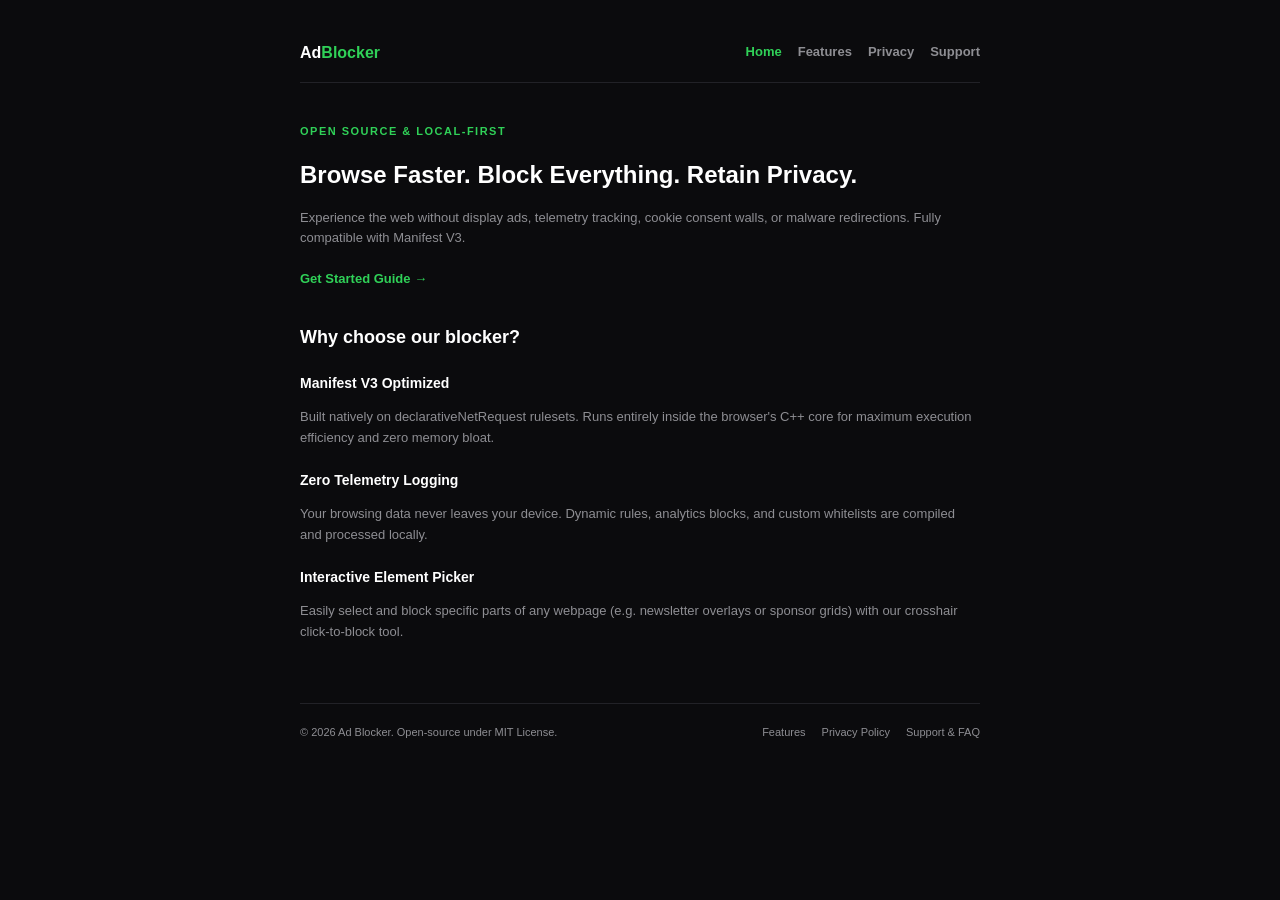
==== site/index.html @ de5902ad "feat: complete MV3 Ad Blocker with 18 star features, onboarding welcome page, and minimalist product" ====
<!DOCTYPE html>
<html lang="en">
<head>
  <meta charset="UTF-8">
  <meta name="viewport" content="width=device-width, initial-scale=1.0">
  <meta name="description" content="A lightweight, fast, local-first Manifest V3 ad blocker. Protect your privacy, block trackers, disable scripts, and browse securely.">
  <title>Ad Blocker - Lightweight Manifest V3 Privacy Shield</title>
  <link rel="stylesheet" href="site.css">
</head>
<body>
  <!-- Header Nav -->
  <nav class="nav">
    <div class="logo">Ad<span>Blocker</span></div>
    <div class="nav-links">
      <a href="index.html" class="nav-link active" id="navHome">Home</a>
      <a href="features.html" class="nav-link" id="navFeatures">Features</a>
      <a href="privacy.html" class="nav-link" id="navPrivacy">Privacy</a>
      <a href="support.html" class="nav-link" id="navSupport">Support</a>
    </div>
  </nav>

  <!-- Hero Section -->
  <header>
    <p style="color: #30d158; font-weight: bold; font-size: 11px; text-transform: uppercase; letter-spacing: 1.5px; margin-bottom: 8px;">Open Source & Local-First</p>
    <h1>Browse Faster. Block Everything. Retain Privacy.</h1>
    <p>Experience the web without display ads, telemetry tracking, cookie consent walls, or malware redirections. Fully compatible with Manifest V3.</p>
    <a href="../welcome.html" style="color: #30d158; font-weight: bold; font-size: 13px;">Get Started Guide &rarr;</a>
  </header>

  <!-- Key Value Props -->
  <main>
    <h2>Why choose our blocker?</h2>
    
    <div style="margin-top: 16px;">
      <h3>Manifest V3 Optimized</h3>
      <p>Built natively on declarativeNetRequest rulesets. Runs entirely inside the browser's C++ core for maximum execution efficiency and zero memory bloat.</p>

      <h3>Zero Telemetry Logging</h3>
      <p>Your browsing data never leaves your device. Dynamic rules, analytics blocks, and custom whitelists are compiled and processed locally.</p>

      <h3>Interactive Element Picker</h3>
      <p>Easily select and block specific parts of any webpage (e.g. newsletter overlays or sponsor grids) with our crosshair click-to-block tool.</p>
    </div>
  </main>

  <!-- Footer -->
  <footer>
    <span>&copy; 2026 Ad Blocker. Open-source under MIT License.</span>
    <div class="footer-links">
      <a href="features.html" class="footer-link">Features</a>
      <a href="privacy.html" class="footer-link">Privacy Policy</a>
      <a href="support.html" class="footer-link">Support & FAQ</a>
    </div>
  </footer>
</body>
</html>
---- site/site.css ----
body {
  background: #0b0b0d;
  color: #e1e1e6;
  font-family: -apple-system, BlinkMacSystemFont, "Segoe UI", Roboto, "Helvetica Neue", sans-serif;
  line-height: 1.6;
  padding: 40px 20px;
  max-width: 680px;
  margin: 0 auto;
}

h1 {
  font-size: 24px;
  font-weight: 700;
  color: #fff;
  margin-bottom: 8px;
}

h2 {
  font-size: 18px;
  font-weight: 700;
  color: #fff;
  margin-top: 32px;
  margin-bottom: 12px;
}

h3 {
  font-size: 14px;
  font-weight: 700;
  color: #fff;
  margin-top: 20px;
  margin-bottom: 6px;
}

p {
  color: #8e8e93;
  margin-bottom: 16px;
  font-size: 13px;
}

ul {
  margin-left: 20px;
  margin-bottom: 16px;
  color: #8e8e93;
  font-size: 13px;
}

li {
  margin-bottom: 8px;
}

a {
  color: #30d158;
  text-decoration: none;
}

a:hover {
  text-decoration: underline;
}

nav {
  margin-bottom: 40px;
  border-bottom: 1px solid #222227;
  padding-bottom: 16px;
  display: flex;
  justify-content: space-between;
  align-items: center;
}

.logo {
  font-weight: bold;
  color: #fff;
  font-size: 16px;
}

.logo span {
  color: #30d158;
}

.nav-links {
  display: flex;
  gap: 16px;
}

.nav-link {
  color: #8e8e93;
  font-size: 13px;
  font-weight: 600;
}

.nav-link.active, .nav-link:hover {
  color: #30d158;
}

.features-list {
  display: flex;
  flex-direction: column;
  gap: 16px;
  margin-top: 24px;
}

.feature-item {
  border-bottom: 1px solid #222227;
  padding-bottom: 12px;
}

.feature-item:last-child {
  border-bottom: none;
}

.feature-title {
  font-weight: bold;
  color: #fff;
  font-size: 14px;
  margin-bottom: 4px;
}

.feature-desc {
  color: #8e8e93;
  font-size: 13px;
}

footer {
  margin-top: 60px;
  border-top: 1px solid #222227;
  padding-top: 20px;
  font-size: 11px;
  color: #8e8e93;
  display: flex;
  justify-content: space-between;
  align-items: center;
}

.footer-links {
  display: flex;
  gap: 16px;
}

.footer-link {
  color: #8e8e93;
}

.footer-link:hover {
  color: #30d158;
}
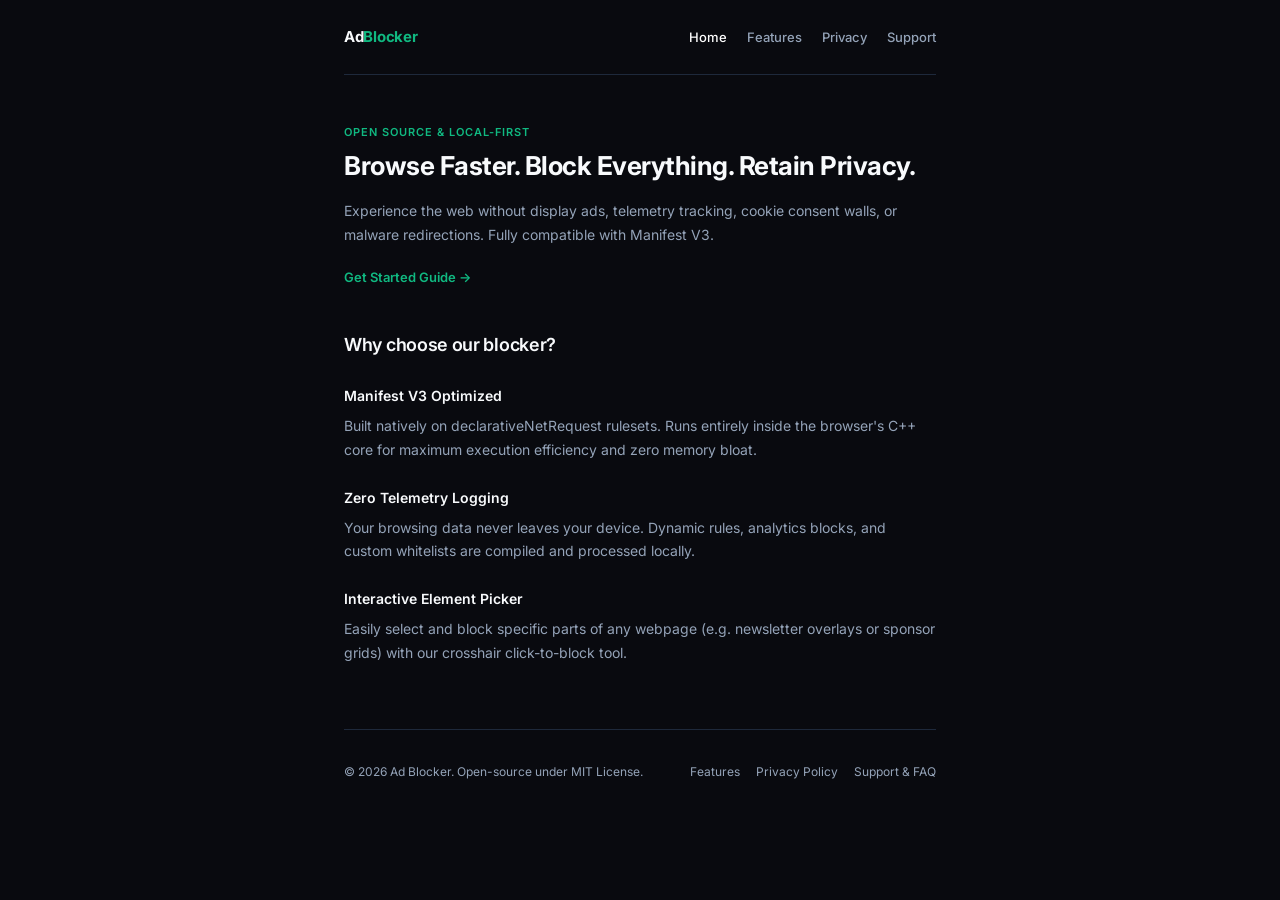
==== commit 199c1756: "style: wrap website elements in container layout and apply premium developer-theme colors" ====
--- a/site/index.html
+++ b/site/index.html
@@ -6,51 +6,54 @@
   <meta name="description" content="A lightweight, fast, local-first Manifest V3 ad blocker. Protect your privacy, block trackers, disable scripts, and browse securely.">
   <title>Ad Blocker - Lightweight Manifest V3 Privacy Shield</title>
   <link rel="stylesheet" href="site.css">
+  <link rel="icon" type="image/png" href="favicon.png">
 </head>
 <body>
-  <!-- Header Nav -->
-  <nav class="nav">
-    <div class="logo">Ad<span>Blocker</span></div>
-    <div class="nav-links">
-      <a href="index.html" class="nav-link active" id="navHome">Home</a>
-      <a href="features.html" class="nav-link" id="navFeatures">Features</a>
-      <a href="privacy.html" class="nav-link" id="navPrivacy">Privacy</a>
-      <a href="support.html" class="nav-link" id="navSupport">Support</a>
-    </div>
-  </nav>
+  <div class="container">
+    <!-- Header Nav -->
+    <nav class="nav">
+      <div class="logo">Ad<span>Blocker</span></div>
+      <div class="nav-links">
+        <a href="index.html" class="nav-link active" id="navHome">Home</a>
+        <a href="features.html" class="nav-link" id="navFeatures">Features</a>
+        <a href="privacy.html" class="nav-link" id="navPrivacy">Privacy</a>
+        <a href="support.html" class="nav-link" id="navSupport">Support</a>
+      </div>
+    </nav>
 
-  <!-- Hero Section -->
-  <header>
-    <p style="color: #30d158; font-weight: bold; font-size: 11px; text-transform: uppercase; letter-spacing: 1.5px; margin-bottom: 8px;">Open Source & Local-First</p>
-    <h1>Browse Faster. Block Everything. Retain Privacy.</h1>
-    <p>Experience the web without display ads, telemetry tracking, cookie consent walls, or malware redirections. Fully compatible with Manifest V3.</p>
-    <a href="../welcome.html" style="color: #30d158; font-weight: bold; font-size: 13px;">Get Started Guide &rarr;</a>
-  </header>
+    <!-- Hero Section -->
+    <header>
+      <p class="hero-subtitle">Open Source & Local-First</p>
+      <h1>Browse Faster. Block Everything. Retain Privacy.</h1>
+      <p>Experience the web without display ads, telemetry tracking, cookie consent walls, or malware redirections. Fully compatible with Manifest V3.</p>
+      <a href="../welcome.html" style="color: var(--accent); font-weight: 600; font-size: 13px;">Get Started Guide &rarr;</a>
+    </header>
 
-  <!-- Key Value Props -->
-  <main>
-    <h2>Why choose our blocker?</h2>
-    
-    <div style="margin-top: 16px;">
-      <h3>Manifest V3 Optimized</h3>
-      <p>Built natively on declarativeNetRequest rulesets. Runs entirely inside the browser's C++ core for maximum execution efficiency and zero memory bloat.</p>
+    <!-- Key Value Props -->
+    <main>
+      <h2>Why choose our blocker?</h2>
+      
+      <div style="margin-top: 16px;">
+        <h3>Manifest V3 Optimized</h3>
+        <p>Built natively on declarativeNetRequest rulesets. Runs entirely inside the browser's C++ core for maximum execution efficiency and zero memory bloat.</p>
 
-      <h3>Zero Telemetry Logging</h3>
-      <p>Your browsing data never leaves your device. Dynamic rules, analytics blocks, and custom whitelists are compiled and processed locally.</p>
+        <h3>Zero Telemetry Logging</h3>
+        <p>Your browsing data never leaves your device. Dynamic rules, analytics blocks, and custom whitelists are compiled and processed locally.</p>
 
-      <h3>Interactive Element Picker</h3>
-      <p>Easily select and block specific parts of any webpage (e.g. newsletter overlays or sponsor grids) with our crosshair click-to-block tool.</p>
-    </div>
-  </main>
+        <h3>Interactive Element Picker</h3>
+        <p>Easily select and block specific parts of any webpage (e.g. newsletter overlays or sponsor grids) with our crosshair click-to-block tool.</p>
+      </div>
+    </main>
 
-  <!-- Footer -->
-  <footer>
-    <span>&copy; 2026 Ad Blocker. Open-source under MIT License.</span>
-    <div class="footer-links">
-      <a href="features.html" class="footer-link">Features</a>
-      <a href="privacy.html" class="footer-link">Privacy Policy</a>
-      <a href="support.html" class="footer-link">Support & FAQ</a>
-    </div>
-  </footer>
+    <!-- Footer -->
+    <footer>
+      <span>&copy; 2026 Ad Blocker. Open-source under MIT License.</span>
+      <div class="footer-links">
+        <a href="features.html" class="footer-link">Features</a>
+        <a href="privacy.html" class="footer-link">Privacy Policy</a>
+        <a href="support.html" class="footer-link">Support & FAQ</a>
+      </div>
+    </footer>
+  </div>
 </body>
 </html>
--- a/site/site.css
+++ b/site/site.css
@@ -1,47 +1,111 @@
+@import url('https://fonts.googleapis.com/css2?family=Inter:wght@400;500;600;700&display=swap');
+
+:root {
+  --bg: #090a0f;
+  --text: #e2e8f0;
+  --text-muted: #94a3b8;
+  --accent: #10b981;
+  --border: #1e293b;
+  --font-family: 'Inter', -apple-system, BlinkMacSystemFont, "Segoe UI", sans-serif;
+}
+
+* {
+  box-sizing: border-box;
+  margin: 0;
+  padding: 0;
+}
+
 body {
-  background: #0b0b0d;
-  color: #e1e1e6;
-  font-family: -apple-system, BlinkMacSystemFont, "Segoe UI", Roboto, "Helvetica Neue", sans-serif;
-  line-height: 1.6;
-  padding: 40px 20px;
-  max-width: 680px;
+  background-color: var(--bg);
+  color: var(--text);
+  font-family: var(--font-family);
+  line-height: 1.7;
+  padding: 0;
+  margin: 0;
+}
+
+.container {
+  max-width: 640px;
   margin: 0 auto;
-}
-
+  padding: 0 24px;
+}
+
+/* Nav Header */
+nav {
+  border-bottom: 1px solid var(--border);
+  padding: 24px 0;
+  display: flex;
+  justify-content: space-between;
+  align-items: center;
+  margin-bottom: 48px;
+}
+
+.logo {
+  font-weight: 700;
+  font-size: 15px;
+  letter-spacing: -0.3px;
+  color: #f8fafc;
+}
+
+.logo span {
+  color: var(--accent);
+}
+
+.nav-links {
+  display: flex;
+  gap: 20px;
+}
+
+.nav-link {
+  color: var(--text-muted);
+  font-size: 13px;
+  font-weight: 500;
+  text-decoration: none;
+  transition: color 0.15s ease;
+}
+
+.nav-link:hover, .nav-link.active {
+  color: #fff;
+}
+
+/* Typography */
 h1 {
-  font-size: 24px;
+  font-size: 26px;
   font-weight: 700;
-  color: #fff;
-  margin-bottom: 8px;
+  color: #f8fafc;
+  letter-spacing: -0.5px;
+  line-height: 1.3;
+  margin-bottom: 16px;
 }
 
 h2 {
   font-size: 18px;
-  font-weight: 700;
-  color: #fff;
-  margin-top: 32px;
-  margin-bottom: 12px;
+  font-weight: 600;
+  color: #f8fafc;
+  letter-spacing: -0.3px;
+  margin-top: 40px;
+  margin-bottom: 16px;
 }
 
 h3 {
   font-size: 14px;
-  font-weight: 700;
-  color: #fff;
-  margin-top: 20px;
+  font-weight: 600;
+  color: #f8fafc;
+  margin-top: 24px;
   margin-bottom: 6px;
 }
 
 p {
-  color: #8e8e93;
+  color: var(--text-muted);
+  font-size: 14px;
   margin-bottom: 16px;
-  font-size: 13px;
 }
 
 ul {
   margin-left: 20px;
-  margin-bottom: 16px;
-  color: #8e8e93;
-  font-size: 13px;
+  margin-bottom: 20px;
+  color: var(--text-muted);
+  font-size: 14px;
 }
 
 li {
@@ -49,7 +113,7 @@
 }
 
 a {
-  color: #30d158;
+  color: var(--accent);
   text-decoration: none;
 }
 
@@ -57,88 +121,116 @@
   text-decoration: underline;
 }
 
-nav {
-  margin-bottom: 40px;
-  border-bottom: 1px solid #222227;
+.hero-subtitle {
+  color: var(--accent);
+  font-weight: 600;
+  font-size: 11px;
+  text-transform: uppercase;
+  letter-spacing: 1px;
+  margin-bottom: 8px;
+}
+
+/* Feature Showcase */
+.features-list {
+  display: flex;
+  flex-direction: column;
+  gap: 20px;
+  margin-top: 32px;
+}
+
+.feature-item {
+  border-bottom: 1px solid var(--border);
   padding-bottom: 16px;
+}
+
+.feature-item:last-child {
+  border-bottom: none;
+}
+
+.feature-title {
+  font-weight: 600;
+  color: #f8fafc;
+  font-size: 14px;
+  margin-bottom: 4px;
+}
+
+.feature-desc {
+  color: var(--text-muted);
+  font-size: 13px;
+  line-height: 1.6;
+}
+
+/* FAQ */
+.faq-section {
+  display: flex;
+  flex-direction: column;
+  gap: 20px;
+  margin-top: 32px;
+}
+
+.faq-item {
+  border-bottom: 1px solid var(--border);
+  padding-bottom: 16px;
+}
+
+.faq-item:last-child {
+  border-bottom: none;
+}
+
+.faq-question {
+  font-weight: 600;
+  color: #f8fafc;
+  font-size: 14px;
+  margin-bottom: 6px;
+}
+
+.faq-answer {
+  color: var(--text-muted);
+  font-size: 13px;
+}
+
+/* Button */
+.btn {
+  display: inline-block;
+  background-color: #f8fafc;
+  color: #0f172a;
+  font-weight: 600;
+  padding: 8px 16px;
+  border-radius: 4px;
+  font-size: 13px;
+  margin-top: 12px;
+  margin-bottom: 24px;
+  transition: background-color 0.15s ease;
+}
+
+.btn:hover {
+  background-color: #e2e8f0;
+  text-decoration: none;
+}
+
+/* Footer */
+footer {
+  margin-top: 64px;
+  border-top: 1px solid var(--border);
+  padding: 32px 0;
+  font-size: 12px;
+  color: var(--text-muted);
   display: flex;
   justify-content: space-between;
   align-items: center;
 }
 
-.logo {
-  font-weight: bold;
+.footer-links {
+  display: flex;
+  gap: 16px;
+}
+
+.footer-link {
+  color: var(--text-muted);
+  text-decoration: none;
+  transition: color 0.15s ease;
+}
+
+.footer-link:hover {
   color: #fff;
-  font-size: 16px;
-}
-
-.logo span {
-  color: #30d158;
-}
-
-.nav-links {
-  display: flex;
-  gap: 16px;
-}
-
-.nav-link {
-  color: #8e8e93;
-  font-size: 13px;
-  font-weight: 600;
-}
-
-.nav-link.active, .nav-link:hover {
-  color: #30d158;
-}
-
-.features-list {
-  display: flex;
-  flex-direction: column;
-  gap: 16px;
-  margin-top: 24px;
-}
-
-.feature-item {
-  border-bottom: 1px solid #222227;
-  padding-bottom: 12px;
-}
-
-.feature-item:last-child {
-  border-bottom: none;
-}
-
-.feature-title {
-  font-weight: bold;
-  color: #fff;
-  font-size: 14px;
-  margin-bottom: 4px;
-}
-
-.feature-desc {
-  color: #8e8e93;
-  font-size: 13px;
-}
-
-footer {
-  margin-top: 60px;
-  border-top: 1px solid #222227;
-  padding-top: 20px;
-  font-size: 11px;
-  color: #8e8e93;
-  display: flex;
-  justify-content: space-between;
-  align-items: center;
-}
-
-.footer-links {
-  display: flex;
-  gap: 16px;
-}
-
-.footer-link {
-  color: #8e8e93;
-}
-
-.footer-link:hover {
-  color: #30d158;
-}
+}
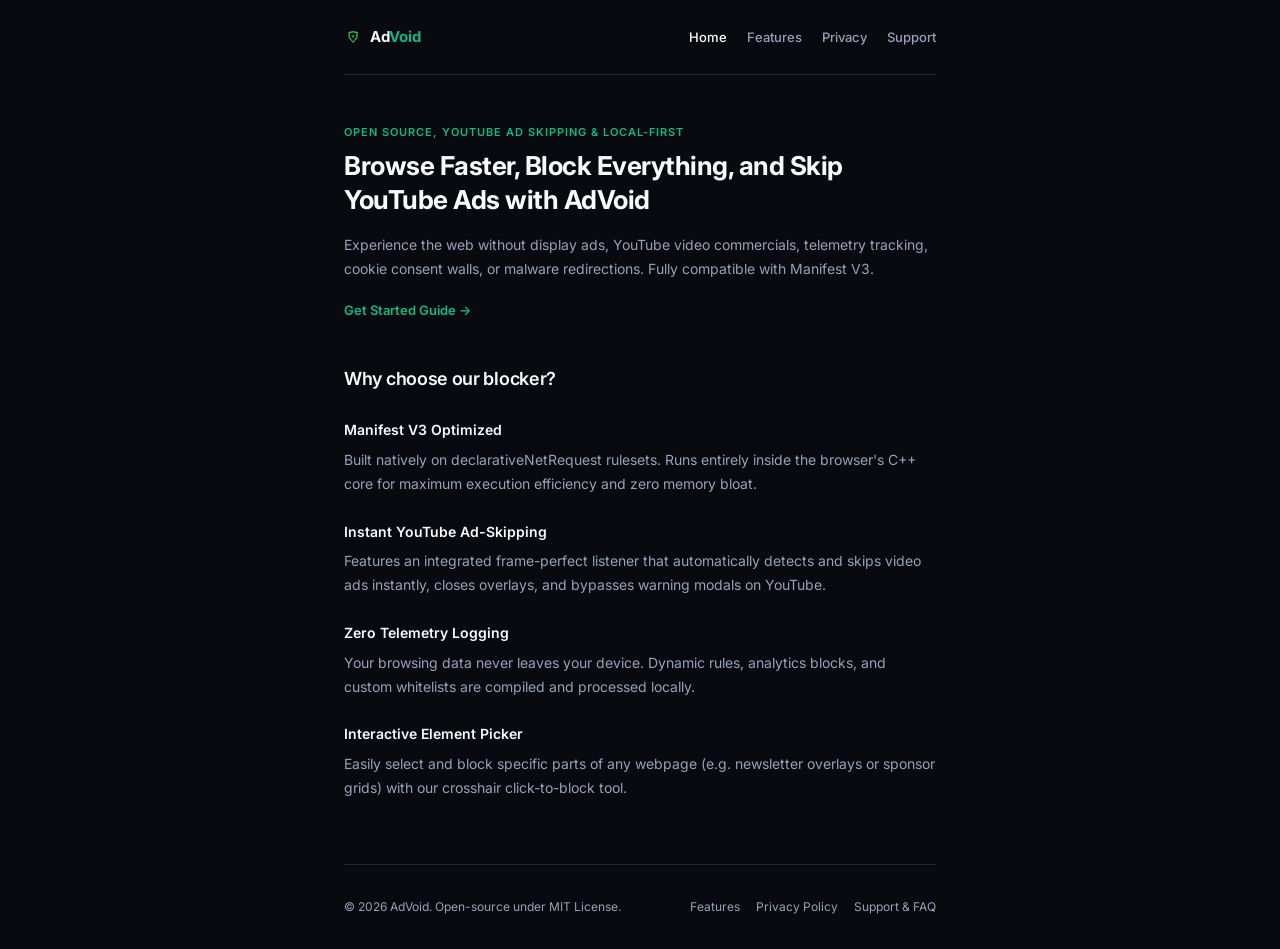
==== commit bb1f2678: "style: add YouTube shield SEO tags and update manifest meta descriptions" ====
--- a/site/index.html
+++ b/site/index.html
@@ -3,8 +3,8 @@
 <head>
   <meta charset="UTF-8">
   <meta name="viewport" content="width=device-width, initial-scale=1.0">
-  <meta name="description" content="A lightweight, fast, local-first Manifest V3 ad blocker. Protect your privacy, block trackers, disable scripts, and browse securely.">
-  <title>Ad Blocker - Lightweight Manifest V3 Privacy Shield</title>
+  <meta name="description" content="A lightweight, fast, local-first Manifest V3 ad blocker. Block display ads, skip YouTube video ads instantly, disable tracking cookies, and browse securely with AdVoid.">
+  <title>AdVoid - Manifest V3 Ad Blocker & YouTube Privacy Shield</title>
   <link rel="stylesheet" href="site.css">
   <link rel="icon" type="image/png" href="favicon.png">
 </head>
@@ -12,7 +12,10 @@
   <div class="container">
     <!-- Header Nav -->
     <nav class="nav">
-      <div class="logo">Ad<span>Blocker</span></div>
+      <a href="index.html" style="display: flex; align-items: center; gap: 8px; text-decoration: none;" id="logoLink">
+        <img src="favicon.png" alt="AdVoid Logo" style="height: 18px; width: 18px;">
+        <div class="logo">Ad<span>Void</span></div>
+      </a>
       <div class="nav-links">
         <a href="index.html" class="nav-link active" id="navHome">Home</a>
         <a href="features.html" class="nav-link" id="navFeatures">Features</a>
@@ -23,10 +26,10 @@
 
     <!-- Hero Section -->
     <header>
-      <p class="hero-subtitle">Open Source & Local-First</p>
-      <h1>Browse Faster. Block Everything. Retain Privacy.</h1>
-      <p>Experience the web without display ads, telemetry tracking, cookie consent walls, or malware redirections. Fully compatible with Manifest V3.</p>
-      <a href="../welcome.html" style="color: var(--accent); font-weight: 600; font-size: 13px;">Get Started Guide &rarr;</a>
+      <p class="hero-subtitle">Open Source, YouTube Ad Skipping & Local-First</p>
+      <h1>Browse Faster, Block Everything, and Skip YouTube Ads with AdVoid</h1>
+      <p>Experience the web without display ads, YouTube video commercials, telemetry tracking, cookie consent walls, or malware redirections. Fully compatible with Manifest V3.</p>
+      <a href="../welcome.html" style="color: var(--accent); font-weight: 600; font-size: 13px;" id="ctaWelcomeOnboard">Get Started Guide &rarr;</a>
     </header>
 
     <!-- Key Value Props -->
@@ -36,6 +39,9 @@
       <div style="margin-top: 16px;">
         <h3>Manifest V3 Optimized</h3>
         <p>Built natively on declarativeNetRequest rulesets. Runs entirely inside the browser's C++ core for maximum execution efficiency and zero memory bloat.</p>
+
+        <h3>Instant YouTube Ad-Skipping</h3>
+        <p>Features an integrated frame-perfect listener that automatically detects and skips video ads instantly, closes overlays, and bypasses warning modals on YouTube.</p>
 
         <h3>Zero Telemetry Logging</h3>
         <p>Your browsing data never leaves your device. Dynamic rules, analytics blocks, and custom whitelists are compiled and processed locally.</p>
@@ -47,11 +53,11 @@
 
     <!-- Footer -->
     <footer>
-      <span>&copy; 2026 Ad Blocker. Open-source under MIT License.</span>
+      <span>&copy; 2026 AdVoid. Open-source under MIT License.</span>
       <div class="footer-links">
-        <a href="features.html" class="footer-link">Features</a>
-        <a href="privacy.html" class="footer-link">Privacy Policy</a>
-        <a href="support.html" class="footer-link">Support & FAQ</a>
+        <a href="features.html" class="footer-link" id="footerLinkFeatures">Features</a>
+        <a href="privacy.html" class="footer-link" id="footerLinkPrivacy">Privacy Policy</a>
+        <a href="support.html" class="footer-link" id="footerLinkSupport">Support & FAQ</a>
       </div>
     </footer>
   </div>
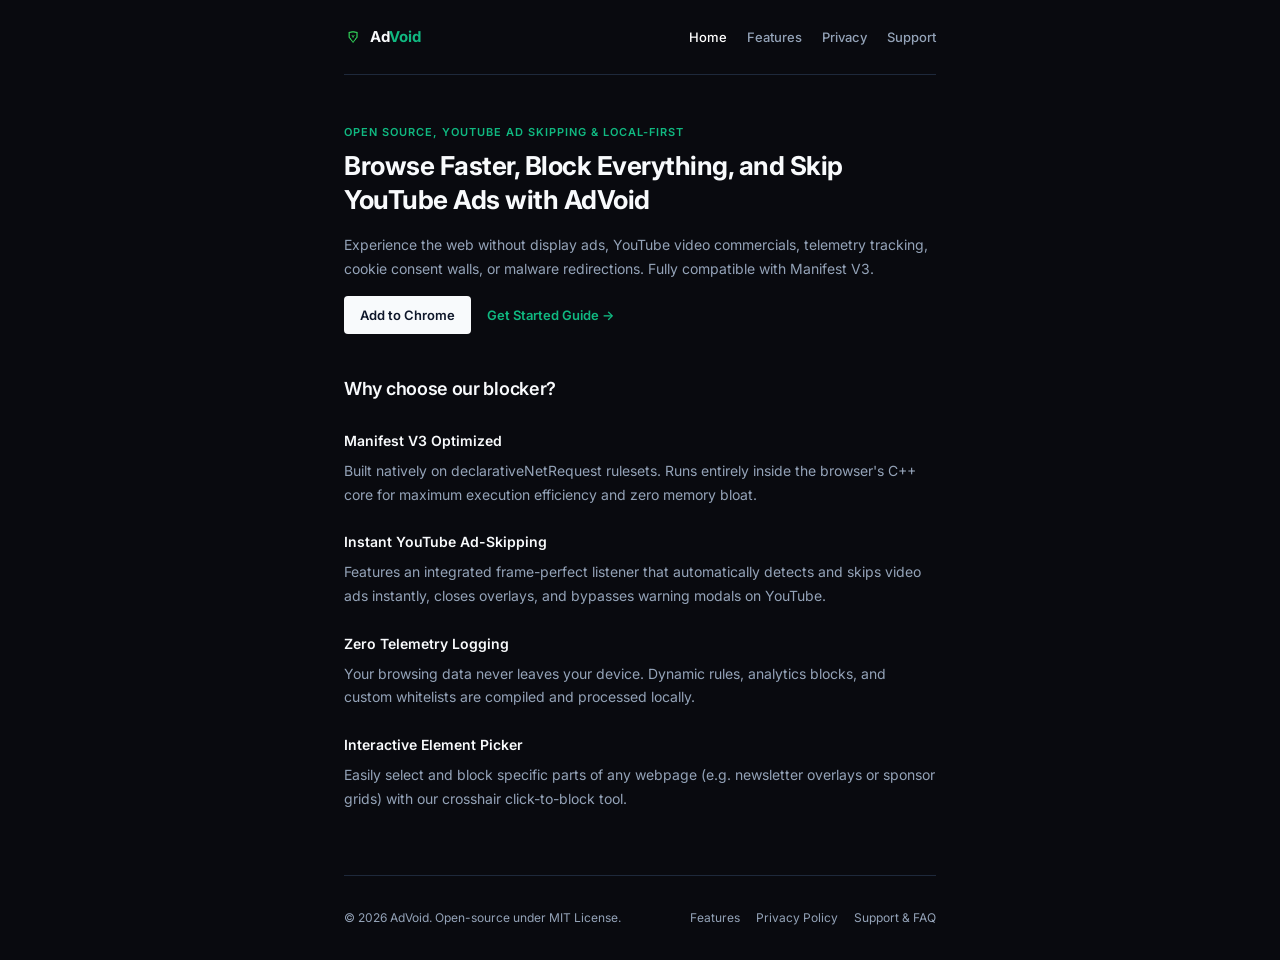
==== commit 6d2e8516: "docs: add Chrome Web Store install links to website and README" ====
--- a/site/index.html
+++ b/site/index.html
@@ -29,7 +29,10 @@
       <p class="hero-subtitle">Open Source, YouTube Ad Skipping & Local-First</p>
       <h1>Browse Faster, Block Everything, and Skip YouTube Ads with AdVoid</h1>
       <p>Experience the web without display ads, YouTube video commercials, telemetry tracking, cookie consent walls, or malware redirections. Fully compatible with Manifest V3.</p>
-      <a href="../welcome.html" style="color: var(--accent); font-weight: 600; font-size: 13px;" id="ctaWelcomeOnboard">Get Started Guide &rarr;</a>
+      <div style="display: flex; align-items: center; gap: 16px; margin: 16px 0 24px 0;">
+        <a href="https://chromewebstore.google.com/detail/hjelnkidilbmikfdkjeeldkofhacfpgj" class="btn" style="margin: 0;" id="ctaChromeStore">Add to Chrome</a>
+        <a href="../welcome.html" style="color: var(--accent); font-weight: 600; font-size: 13px;" id="ctaWelcomeOnboard">Get Started Guide &rarr;</a>
+      </div>
     </header>
 
     <!-- Key Value Props -->
